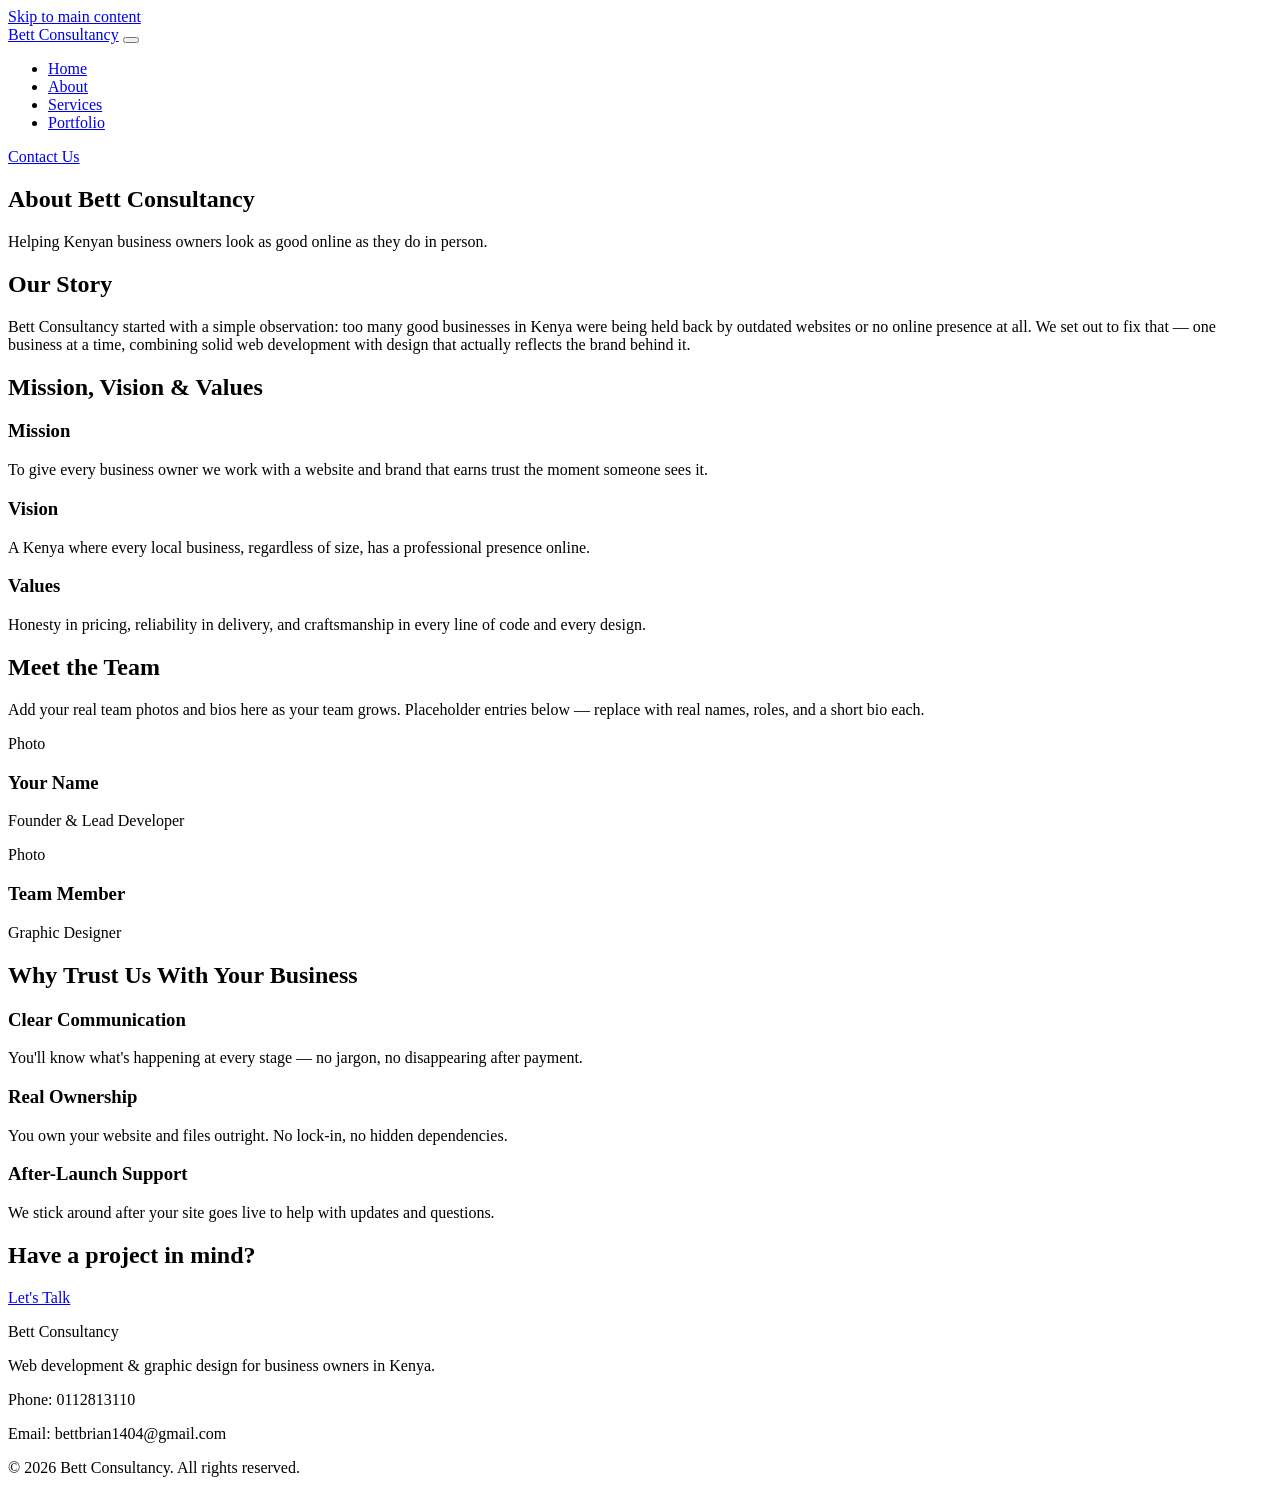
==== about.html @ b2bd0631 "Add files via upload" ====
<!DOCTYPE html>
<html lang="en">
<head>
  <meta charset="UTF-8">
  <meta name="viewport" content="width=device-width, initial-scale=1.0">
  <title>About Us | Bett Consultancy</title>
  <meta name="description" content="Learn about Bett Consultancy — our story, mission, and the values behind our web development and graphic design work in Kenya.">
  <meta property="og:title" content="About Us | Bett Consultancy">
  <meta property="og:description" content="Helping Kenyan business owners look as good online as they do in person.">
  <meta property="og:type" content="website">
  <meta property="og:url" content="https://yourdomain.com/about.html">
  <link rel="icon" href="data:image/svg+xml,%3Csvg xmlns='http://www.w3.org/2000/svg' viewBox='0 0 64 64'%3E%3Crect width='64' height='64' rx='12' fill='%231B2A41'/%3E%3Ctext x='32' y='42' font-family='Poppins, sans-serif' font-weight='700' font-size='26' fill='%23D9A544' text-anchor='middle'%3EBC%3C/text%3E%3C/svg%3E" type="image/svg+xml">
  <link rel="preconnect" href="https://fonts.googleapis.com">
  <link href="https://fonts.googleapis.com/css2?family=Poppins:wght@600;700&family=Inter:wght@400;500;600&display=swap" rel="stylesheet">
  <link rel="stylesheet" href="css/style.css">
</head>
<body>
  <a href="#main" class="skip-link">Skip to main content</a>

  <header class="site-header">
    <div class="container header-inner">
      <a href="index.html" class="logo">Bett Consultancy</a>
      <button class="nav-toggle" id="navToggle" aria-label="Toggle navigation" aria-expanded="false">
        <span></span><span></span><span></span>
      </button>
      <nav class="main-nav" id="mainNav">
        <ul>
          <li><a href="index.html">Home</a></li>
          <li><a href="about.html" class="active" aria-current="page">About</a></li>
          <li><a href="services.html">Services</a></li>
          <li><a href="portfolio.html">Portfolio</a></li>
        </ul>
        <a href="contact.html" class="btn btn-primary">Contact Us</a>
      </nav>
    </div>
  </header>

  <main id="main">
    <section class="page-hero">
      <div class="container">
        <h1>About Bett Consultancy</h1>
        <p class="hero-sub-dark">Helping Kenyan business owners look as good online as they do in person.</p>
      </div>
    </section>

    <section class="section">
      <div class="container about-story">
        <h2>Our Story</h2>
        <p>Bett Consultancy started with a simple observation: too many good businesses in Kenya were being held back by outdated websites or no online presence at all. We set out to fix that — one business at a time, combining solid web development with design that actually reflects the brand behind it.</p>
      </div>
    </section>

    <section class="section why-us">
      <div class="container">
        <h2>Mission, Vision &amp; Values</h2>
        <div class="feature-grid">
          <div class="feature">
            <h3>Mission</h3>
            <p>To give every business owner we work with a website and brand that earns trust the moment someone sees it.</p>
          </div>
          <div class="feature">
            <h3>Vision</h3>
            <p>A Kenya where every local business, regardless of size, has a professional presence online.</p>
          </div>
          <div class="feature">
            <h3>Values</h3>
            <p>Honesty in pricing, reliability in delivery, and craftsmanship in every line of code and every design.</p>
          </div>
        </div>
      </div>
    </section>

    <section class="section">
      <div class="container">
        <h2>Meet the Team</h2>
        <p class="section-intro">Add your real team photos and bios here as your team grows. Placeholder entries below — replace with real names, roles, and a short bio each.</p>
        <div class="team-grid">
          <div class="team-member">
            <div class="team-photo">Photo</div>
            <h3>Your Name</h3>
            <p class="team-role">Founder &amp; Lead Developer</p>
          </div>
          <div class="team-member">
            <div class="team-photo">Photo</div>
            <h3>Team Member</h3>
            <p class="team-role">Graphic Designer</p>
          </div>
        </div>
      </div>
    </section>

    <section class="section">
      <div class="container">
        <h2>Why Trust Us With Your Business</h2>
        <div class="feature-grid">
          <div class="feature">
            <h3>Clear Communication</h3>
            <p>You'll know what's happening at every stage — no jargon, no disappearing after payment.</p>
          </div>
          <div class="feature">
            <h3>Real Ownership</h3>
            <p>You own your website and files outright. No lock-in, no hidden dependencies.</p>
          </div>
          <div class="feature">
            <h3>After-Launch Support</h3>
            <p>We stick around after your site goes live to help with updates and questions.</p>
          </div>
        </div>
      </div>
    </section>

    <section class="cta-band">
      <div class="container">
        <h2>Have a project in mind?</h2>
        <a href="contact.html" class="btn btn-primary">Let's Talk</a>
      </div>
    </section>
  </main>

  <footer class="site-footer">
    <div class="container footer-inner">
      <div>
        <p class="logo">Bett Consultancy</p>
        <p>Web development &amp; graphic design for business owners in Kenya.</p>
      </div>
      <div class="footer-contact">
        <p>Phone: 0112813110</p>
        <p>Email: bettbrian1404@gmail.com</p>
      </div>
    </div>
    <p class="footer-bottom">&copy; 2026 Bett Consultancy. All rights reserved.</p>
  </footer>

  <script src="js/script.js" defer></script>
</body>
</html>
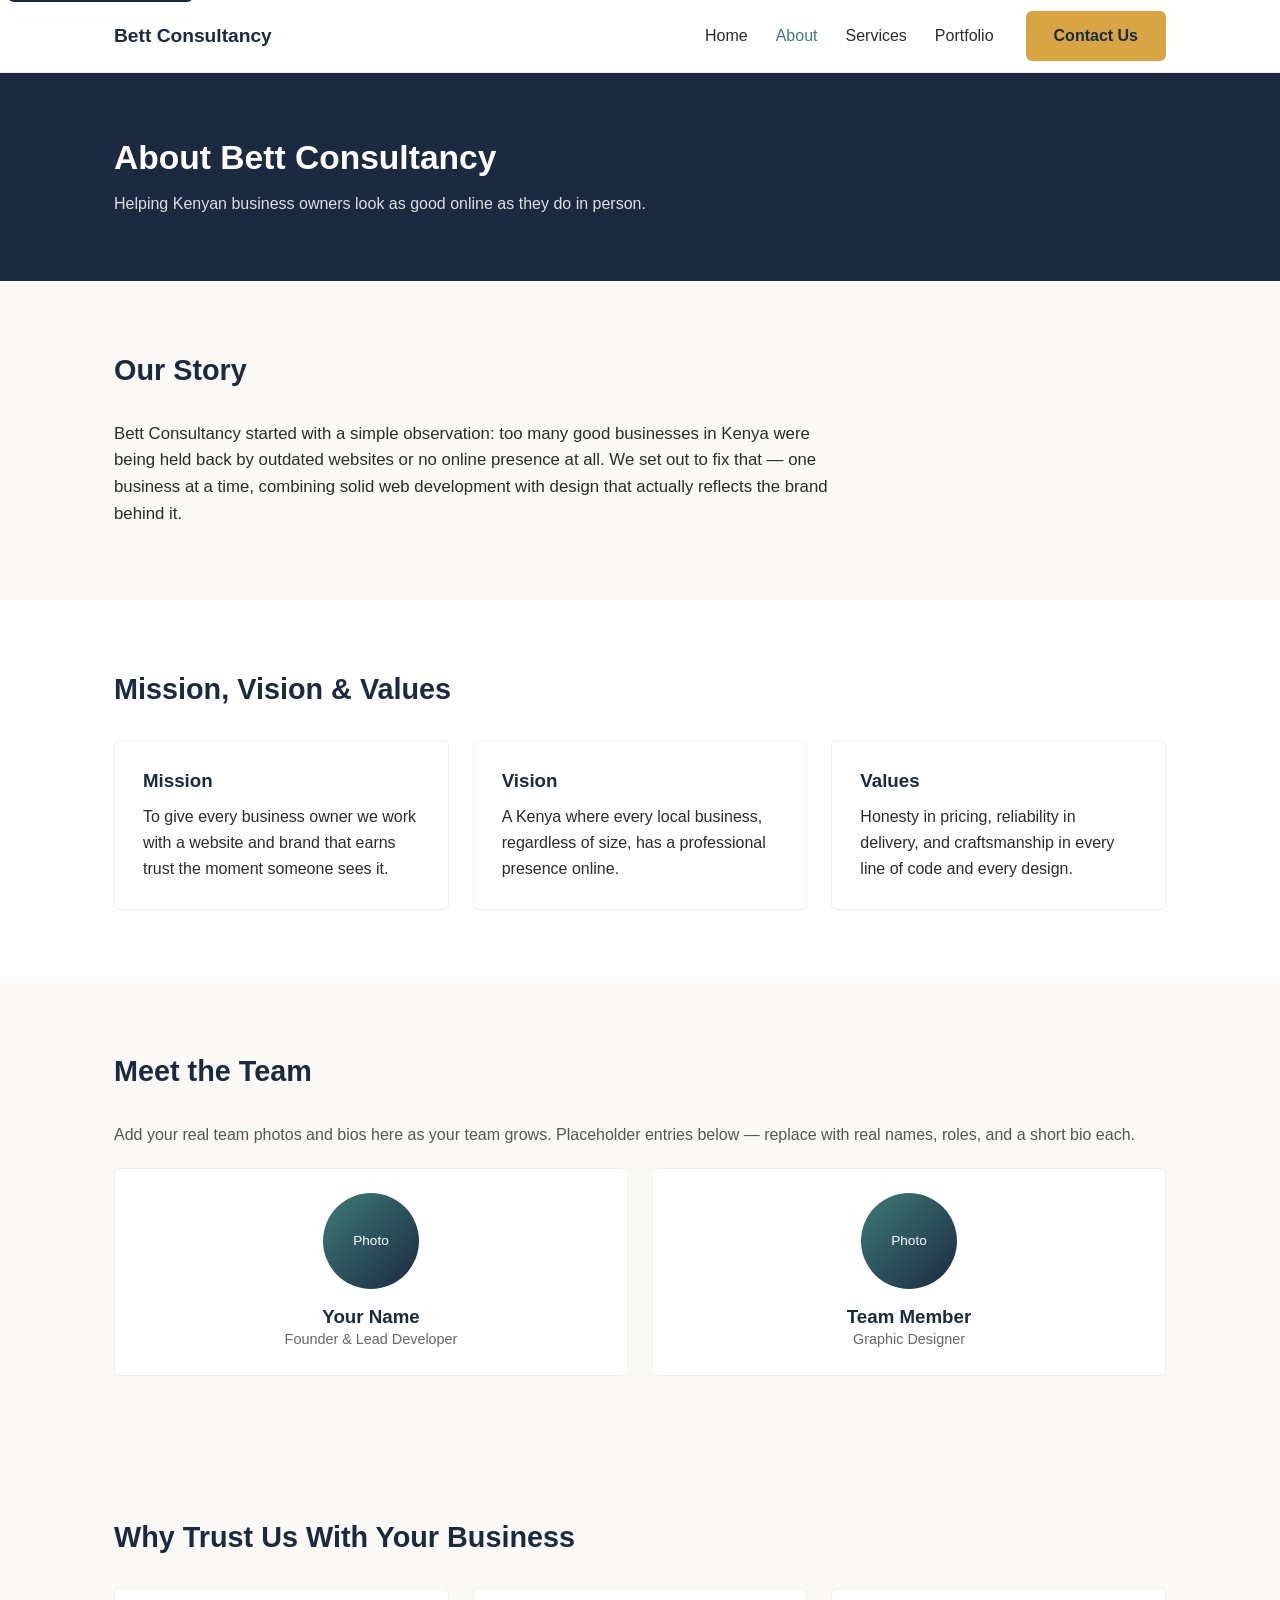
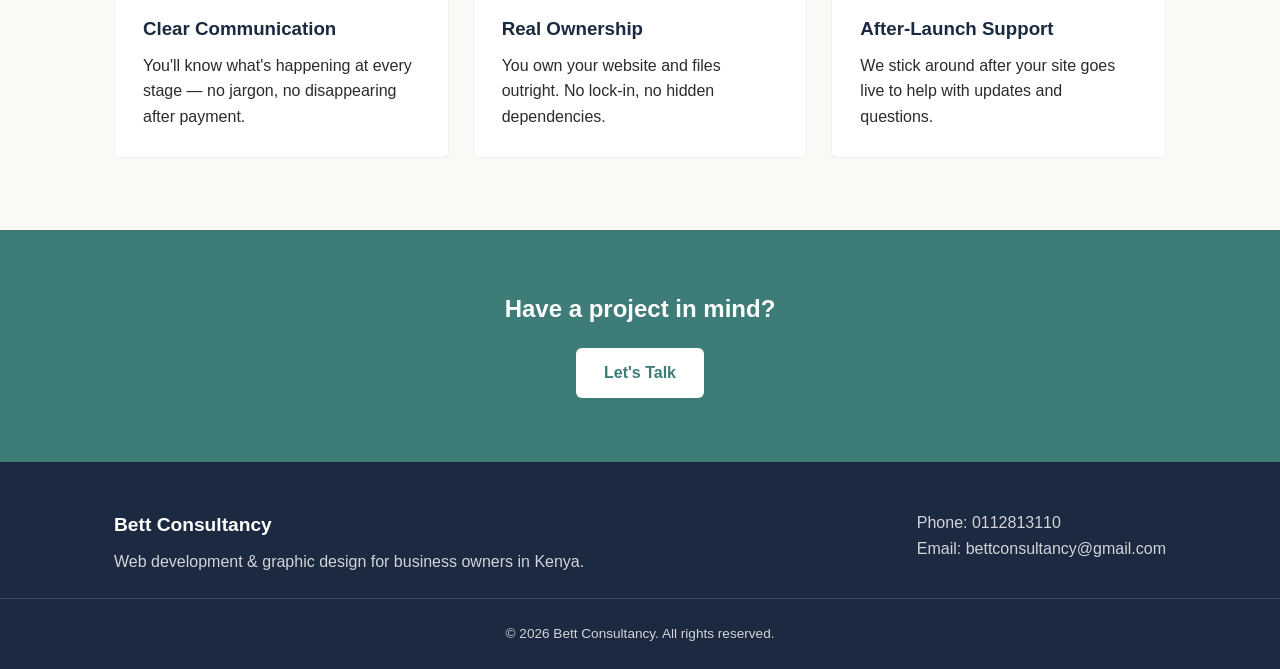
==== commit ef14b894: "Update about.html" ====
--- a/about.html
+++ b/about.html
@@ -125,7 +125,7 @@
       </div>
       <div class="footer-contact">
         <p>Phone: 0112813110</p>
-        <p>Email: bettbrian1404@gmail.com</p>
+        <p>Email: bettconsultancy@gmail.com</p>
       </div>
     </div>
     <p class="footer-bottom">&copy; 2026 Bett Consultancy. All rights reserved.</p>
--- a/css/style.css
+++ b/css/style.css
@@ -0,0 +1,527 @@
+/* ===== Design Tokens ===== */
+:root {
+  --color-navy: #1B2A41;
+  --color-gold: #D9A544;
+  --color-teal: #3E7C77;
+  --color-bg: #FAF9F6;
+  --color-text: #2B2B2B;
+  --color-white: #FFFFFF;
+
+  --font-heading: 'Poppins', sans-serif;
+  --font-body: 'Inter', sans-serif;
+
+  --max-width: 1100px;
+  --radius: 6px;
+}
+
+/* ===== Reset ===== */
+* { margin: 0; padding: 0; box-sizing: border-box; }
+
+body {
+  font-family: var(--font-body);
+  color: var(--color-text);
+  background: var(--color-bg);
+  line-height: 1.6;
+}
+
+h1, h2, h3 {
+  font-family: var(--font-heading);
+  color: var(--color-navy);
+  line-height: 1.25;
+}
+
+a { text-decoration: none; color: inherit; }
+
+/* ===== Accessibility: Skip Link ===== */
+.skip-link {
+  position: absolute;
+  top: -48px;
+  left: 8px;
+  background: var(--color-navy);
+  color: var(--color-white);
+  padding: 12px 20px;
+  border-radius: var(--radius);
+  z-index: 1000;
+  transition: top 0.15s ease;
+}
+.skip-link:focus { top: 8px; }
+
+ul { list-style: none; }
+img { max-width: 100%; display: block; }
+
+.container {
+  max-width: var(--max-width);
+  margin: 0 auto;
+  padding: 0 24px;
+}
+
+.section { padding: 72px 0; }
+.section h2 { font-size: 1.8rem; margin-bottom: 32px; }
+
+/* ===== Buttons ===== */
+.btn {
+  display: inline-block;
+  padding: 12px 28px;
+  border-radius: var(--radius);
+  font-weight: 600;
+  transition: transform 0.15s ease, box-shadow 0.15s ease;
+}
+.btn-primary {
+  background: var(--color-gold);
+  color: var(--color-navy);
+}
+.btn-primary:hover { transform: translateY(-2px); box-shadow: 0 4px 12px rgba(217,165,68,0.4); }
+
+.btn-outline {
+  border: 2px solid var(--color-navy);
+  color: var(--color-navy);
+}
+.btn-outline:hover { background: var(--color-navy); color: var(--color-white); }
+
+/* ===== Header / Nav ===== */
+.site-header {
+  background: var(--color-white);
+  border-bottom: 1px solid rgba(0,0,0,0.08);
+  position: sticky;
+  top: 0;
+  z-index: 100;
+}
+.header-inner {
+  display: flex;
+  align-items: center;
+  justify-content: space-between;
+  height: 72px;
+}
+.logo {
+  font-family: var(--font-heading);
+  font-weight: 700;
+  font-size: 1.2rem;
+  color: var(--color-navy);
+}
+.main-nav {
+  display: flex;
+  align-items: center;
+  gap: 32px;
+}
+.main-nav ul {
+  display: flex;
+  gap: 28px;
+}
+.main-nav a:not(.btn) {
+  font-weight: 500;
+  position: relative;
+}
+.main-nav a.active,
+.main-nav a:not(.btn):hover {
+  color: var(--color-teal);
+}
+
+.nav-toggle {
+  display: none;
+  flex-direction: column;
+  gap: 5px;
+  background: none;
+  border: none;
+  cursor: pointer;
+}
+.nav-toggle span {
+  width: 24px;
+  height: 2px;
+  background: var(--color-navy);
+}
+
+/* ===== Hero ===== */
+.hero {
+  background: linear-gradient(180deg, var(--color-navy) 0%, #24384f 100%);
+  color: var(--color-white);
+  padding: 96px 0;
+}
+.hero-inner { max-width: 640px; }
+.hero h1 {
+  color: var(--color-white);
+  font-size: 2.5rem;
+  margin-bottom: 20px;
+}
+.hero-sub {
+  font-size: 1.1rem;
+  color: rgba(255,255,255,0.85);
+  margin-bottom: 32px;
+}
+.hero-actions { display: flex; gap: 16px; flex-wrap: wrap; }
+.hero .btn-outline { border-color: var(--color-white); color: var(--color-white); }
+.hero .btn-outline:hover { background: var(--color-white); color: var(--color-navy); }
+
+/* ===== Grids ===== */
+.card-grid, .feature-grid, .testimonial-grid {
+  display: grid;
+  grid-template-columns: repeat(2, 1fr);
+  gap: 24px;
+}
+.feature-grid { grid-template-columns: repeat(3, 1fr); }
+
+.card, .feature, .testimonial {
+  background: var(--color-white);
+  padding: 28px;
+  border-radius: var(--radius);
+  border: 1px solid rgba(0,0,0,0.06);
+}
+.card h3, .feature h3 { margin-bottom: 12px; }
+.card a { color: var(--color-teal); font-weight: 600; display: inline-block; margin-top: 8px; }
+
+.testimonial p { font-style: italic; margin-bottom: 12px; }
+.testimonial cite { color: var(--color-teal); font-weight: 600; font-style: normal; }
+
+.why-us { background: var(--color-white); }
+
+.section-intro { margin-bottom: 20px; color: #555; }
+
+/* ===== CTA Band ===== */
+.cta-band {
+  background: var(--color-teal);
+  color: var(--color-white);
+  text-align: center;
+  padding: 64px 0;
+}
+.cta-band h2 { color: var(--color-white); margin-bottom: 24px; }
+.cta-band .btn-primary { background: var(--color-white); color: var(--color-teal); }
+
+/* ===== Footer ===== */
+.site-footer {
+  background: var(--color-navy);
+  color: rgba(255,255,255,0.8);
+  padding: 48px 0 24px;
+}
+.footer-inner {
+  display: flex;
+  justify-content: space-between;
+  flex-wrap: wrap;
+  gap: 24px;
+  margin-bottom: 24px;
+}
+.site-footer .logo { color: var(--color-white); margin-bottom: 8px; display: block; }
+.footer-bottom {
+  text-align: center;
+  font-size: 0.85rem;
+  padding-top: 24px;
+  border-top: 1px solid rgba(255,255,255,0.15);
+}
+
+/* ===== Inner Page Hero ===== */
+.page-hero {
+  background: var(--color-navy);
+  color: var(--color-white);
+  padding: 64px 0;
+}
+.page-hero h1 { color: var(--color-white); font-size: 2.1rem; margin-bottom: 12px; }
+.hero-sub-dark { color: rgba(255,255,255,0.85); max-width: 560px; }
+
+/* ===== About ===== */
+.about-story p { max-width: 720px; font-size: 1.05rem; }
+
+/* ===== Services ===== */
+.service-block {
+  display: flex;
+  justify-content: space-between;
+  gap: 32px;
+  padding: 32px 0;
+  border-bottom: 1px solid rgba(0,0,0,0.08);
+}
+.service-block:last-child { border-bottom: none; }
+.service-text { flex: 2; }
+.service-text h2 { margin-bottom: 12px; }
+.service-list { margin-top: 16px; }
+.service-list li {
+  padding-left: 22px;
+  position: relative;
+  margin-bottom: 8px;
+}
+.service-list li::before {
+  content: "";
+  position: absolute;
+  left: 0;
+  top: 10px;
+  width: 8px;
+  height: 8px;
+  background: var(--color-gold);
+  border-radius: 50%;
+}
+.service-price {
+  flex: 1;
+  background: var(--color-white);
+  border: 1px solid rgba(0,0,0,0.08);
+  border-radius: var(--radius);
+  padding: 24px;
+  text-align: center;
+  align-self: flex-start;
+}
+.price-label { color: #666; font-size: 0.9rem; }
+.price { font-family: var(--font-heading); font-size: 1.6rem; color: var(--color-navy); margin: 4px 0 16px; }
+
+/* ===== Portfolio ===== */
+.filter-bar { display: flex; gap: 12px; margin-bottom: 32px; flex-wrap: wrap; }
+.filter-btn {
+  padding: 8px 18px;
+  border-radius: 999px;
+  border: 1px solid rgba(0,0,0,0.15);
+  background: var(--color-white);
+  cursor: pointer;
+  font-weight: 500;
+  font-family: var(--font-body);
+}
+.filter-btn.active, .filter-btn:hover {
+  background: var(--color-navy);
+  color: var(--color-white);
+  border-color: var(--color-navy);
+}
+.portfolio-grid {
+  display: grid;
+  grid-template-columns: repeat(3, 1fr);
+  gap: 24px;
+}
+.portfolio-item {
+  background: var(--color-white);
+  border-radius: var(--radius);
+  border: 1px solid rgba(0,0,0,0.06);
+  overflow: hidden;
+}
+.portfolio-thumb {
+  background: var(--color-teal);
+  color: var(--color-white);
+  height: 140px;
+  display: flex;
+  align-items: center;
+  justify-content: center;
+  font-weight: 600;
+}
+.portfolio-item h3, .portfolio-item p { padding: 0 18px; }
+.portfolio-item h3 { margin-top: 16px; }
+.portfolio-item p { padding-bottom: 18px; color: #555; }
+.portfolio-item.hidden { display: none; }
+
+/* ===== Contact ===== */
+.contact-grid {
+  display: grid;
+  grid-template-columns: 1fr 1.3fr;
+  gap: 48px;
+}
+.contact-info p { margin-bottom: 10px; }
+.contact-info a { color: var(--color-teal); font-weight: 600; }
+.btn-whatsapp {
+  background: #25D366;
+  color: var(--color-white);
+  margin: 16px 0;
+}
+.social-links { display: flex; gap: 16px; margin-top: 20px; }
+.social-links a { font-weight: 600; color: var(--color-navy); }
+
+.contact-form { background: var(--color-white); padding: 28px; border-radius: var(--radius); border: 1px solid rgba(0,0,0,0.06); }
+.form-group { margin-bottom: 18px; }
+.form-group label { display: block; font-weight: 600; margin-bottom: 6px; }
+.form-group input, .form-group textarea {
+  width: 100%;
+  padding: 10px 12px;
+  border: 1px solid rgba(0,0,0,0.2);
+  border-radius: var(--radius);
+  font-family: var(--font-body);
+  font-size: 1rem;
+}
+.form-group input:focus, .form-group textarea:focus {
+  outline: 2px solid var(--color-teal);
+  outline-offset: 1px;
+}
+.form-group.invalid input, .form-group.invalid textarea { border-color: #c0392b; }
+.error-msg { color: #c0392b; font-size: 0.85rem; display: block; margin-top: 4px; min-height: 18px; }
+.form-status { margin-top: 12px; font-weight: 600; }
+
+/* ===== Inner Page Hero ===== */
+.page-hero {
+  background: var(--color-navy);
+  color: var(--color-white);
+  padding: 64px 0;
+}
+.page-hero h1 { color: var(--color-white); margin-bottom: 12px; }
+.hero-sub-dark { color: rgba(255,255,255,0.85); max-width: 560px; }
+
+.container.narrow { max-width: 700px; }
+
+/* ===== About page ===== */
+.mission-grid {
+  display: grid;
+  grid-template-columns: repeat(3, 1fr);
+  gap: 24px;
+}
+.team-grid {
+  display: grid;
+  grid-template-columns: repeat(2, 1fr);
+  gap: 24px;
+}
+.team-member {
+  background: var(--color-white);
+  border-radius: var(--radius);
+  border: 1px solid rgba(0,0,0,0.06);
+  padding: 24px;
+  text-align: center;
+}
+.team-photo {
+  width: 96px;
+  height: 96px;
+  border-radius: 50%;
+  background: linear-gradient(135deg, var(--color-teal), var(--color-navy));
+  color: var(--color-white);
+  display: flex;
+  align-items: center;
+  justify-content: center;
+  margin: 0 auto 16px;
+  font-size: 0.85rem;
+}
+.team-role { color: #666; font-size: 0.9rem; }
+
+/* ===== Services page ===== */
+.service-block {
+  display: grid;
+  grid-template-columns: 2fr 1fr;
+  gap: 32px;
+  background: var(--color-white);
+  padding: 32px;
+  border-radius: var(--radius);
+  border: 1px solid rgba(0,0,0,0.06);
+  margin-bottom: 24px;
+  align-items: center;
+}
+.service-list { margin-top: 16px; }
+.service-list li { padding: 4px 0; padding-left: 20px; position: relative; }
+.service-list li::before {
+  content: "✓";
+  position: absolute;
+  left: 0;
+  color: var(--color-teal);
+}
+.service-price {
+  text-align: center;
+  border-left: 1px solid rgba(0,0,0,0.08);
+  padding-left: 32px;
+}
+.price-label { font-size: 0.85rem; color: #777; }
+.price { font-family: var(--font-heading); font-size: 1.6rem; color: var(--color-navy); margin: 4px 0 16px; }
+
+/* ===== Portfolio page ===== */
+.filter-bar {
+  display: flex;
+  gap: 12px;
+  margin-bottom: 32px;
+  flex-wrap: wrap;
+}
+.filter-btn {
+  padding: 8px 18px;
+  border: 1px solid rgba(0,0,0,0.15);
+  background: var(--color-white);
+  border-radius: 999px;
+  cursor: pointer;
+  font-family: var(--font-body);
+  font-weight: 500;
+  transition: background 0.15s ease, color 0.15s ease;
+}
+.filter-btn:hover { border-color: var(--color-teal); }
+.filter-btn.active { background: var(--color-navy); color: var(--color-white); border-color: var(--color-navy); }
+
+.portfolio-grid {
+  display: grid;
+  grid-template-columns: repeat(3, 1fr);
+  gap: 24px;
+}
+.portfolio-item {
+  background: var(--color-white);
+  border-radius: var(--radius);
+  border: 1px solid rgba(0,0,0,0.06);
+  overflow: hidden;
+}
+.portfolio-item.hidden { display: none; }
+.portfolio-thumb {
+  height: 120px;
+  background: linear-gradient(135deg, var(--color-teal), var(--color-navy));
+  color: var(--color-white);
+  display: flex;
+  align-items: center;
+  justify-content: center;
+  font-family: var(--font-heading);
+  font-weight: 600;
+}
+.portfolio-item h3, .portfolio-item p { padding: 0 20px; }
+.portfolio-item h3 { margin-top: 16px; }
+.portfolio-item p { padding-bottom: 20px; color: #555; }
+
+/* ===== Contact page ===== */
+.contact-grid {
+  display: grid;
+  grid-template-columns: 1fr 1.3fr;
+  gap: 48px;
+}
+.contact-info p { margin-bottom: 12px; }
+.contact-info a { color: var(--color-teal); font-weight: 600; }
+.btn-whatsapp {
+  display: inline-block;
+  margin: 16px 0;
+  background: #25D366;
+  color: var(--color-white);
+  padding: 12px 24px;
+  border-radius: var(--radius);
+  font-weight: 600;
+}
+.social-links { display: flex; gap: 16px; margin-top: 12px; }
+.social-links a { font-weight: 600; color: var(--color-navy); }
+
+.contact-form { background: var(--color-white); padding: 32px; border-radius: var(--radius); border: 1px solid rgba(0,0,0,0.06); }
+.form-group { margin-bottom: 20px; }
+.form-group label { display: block; font-weight: 600; margin-bottom: 6px; }
+.form-group input, .form-group textarea {
+  width: 100%;
+  padding: 10px 12px;
+  border: 1px solid rgba(0,0,0,0.2);
+  border-radius: var(--radius);
+  font-family: var(--font-body);
+  font-size: 1rem;
+}
+.form-group input:focus, .form-group textarea:focus {
+  outline: 2px solid var(--color-teal);
+  outline-offset: 1px;
+}
+.form-group.invalid input, .form-group.invalid textarea { border-color: #C0392B; }
+.error-msg { display: block; color: #C0392B; font-size: 0.85rem; margin-top: 4px; min-height: 1em; }
+.form-status { margin-top: 12px; font-weight: 600; }
+.form-status.success { color: var(--color-teal); }
+.form-status.error { color: #C0392B; }
+
+/* ===== Responsive: Tablet ===== */
+@media (max-width: 1024px) and (min-width: 769px) {
+  .card-grid, .feature-grid, .mission-grid, .portfolio-grid {
+    grid-template-columns: repeat(2, 1fr);
+  }
+}
+
+/* ===== Responsive: Mobile ===== */
+@media (max-width: 768px) {
+  .nav-toggle { display: flex; }
+  .main-nav {
+    display: none;
+    position: absolute;
+    top: 72px;
+    left: 0;
+    right: 0;
+    background: var(--color-white);
+    flex-direction: column;
+    align-items: flex-start;
+    padding: 24px;
+    border-bottom: 1px solid rgba(0,0,0,0.08);
+  }
+  .main-nav.open { display: flex; }
+  .main-nav ul { flex-direction: column; gap: 16px; }
+
+  .card-grid, .feature-grid, .testimonial-grid,
+  .mission-grid, .portfolio-grid, .contact-grid, .team-grid {
+    grid-template-columns: 1fr;
+  }
+  .hero h1 { font-size: 1.9rem; }
+
+  .service-block { grid-template-columns: 1fr; }
+  .service-price { border-left: none; border-top: 1px solid rgba(0,0,0,0.08); padding-left: 0; padding-top: 20px; }
+}
